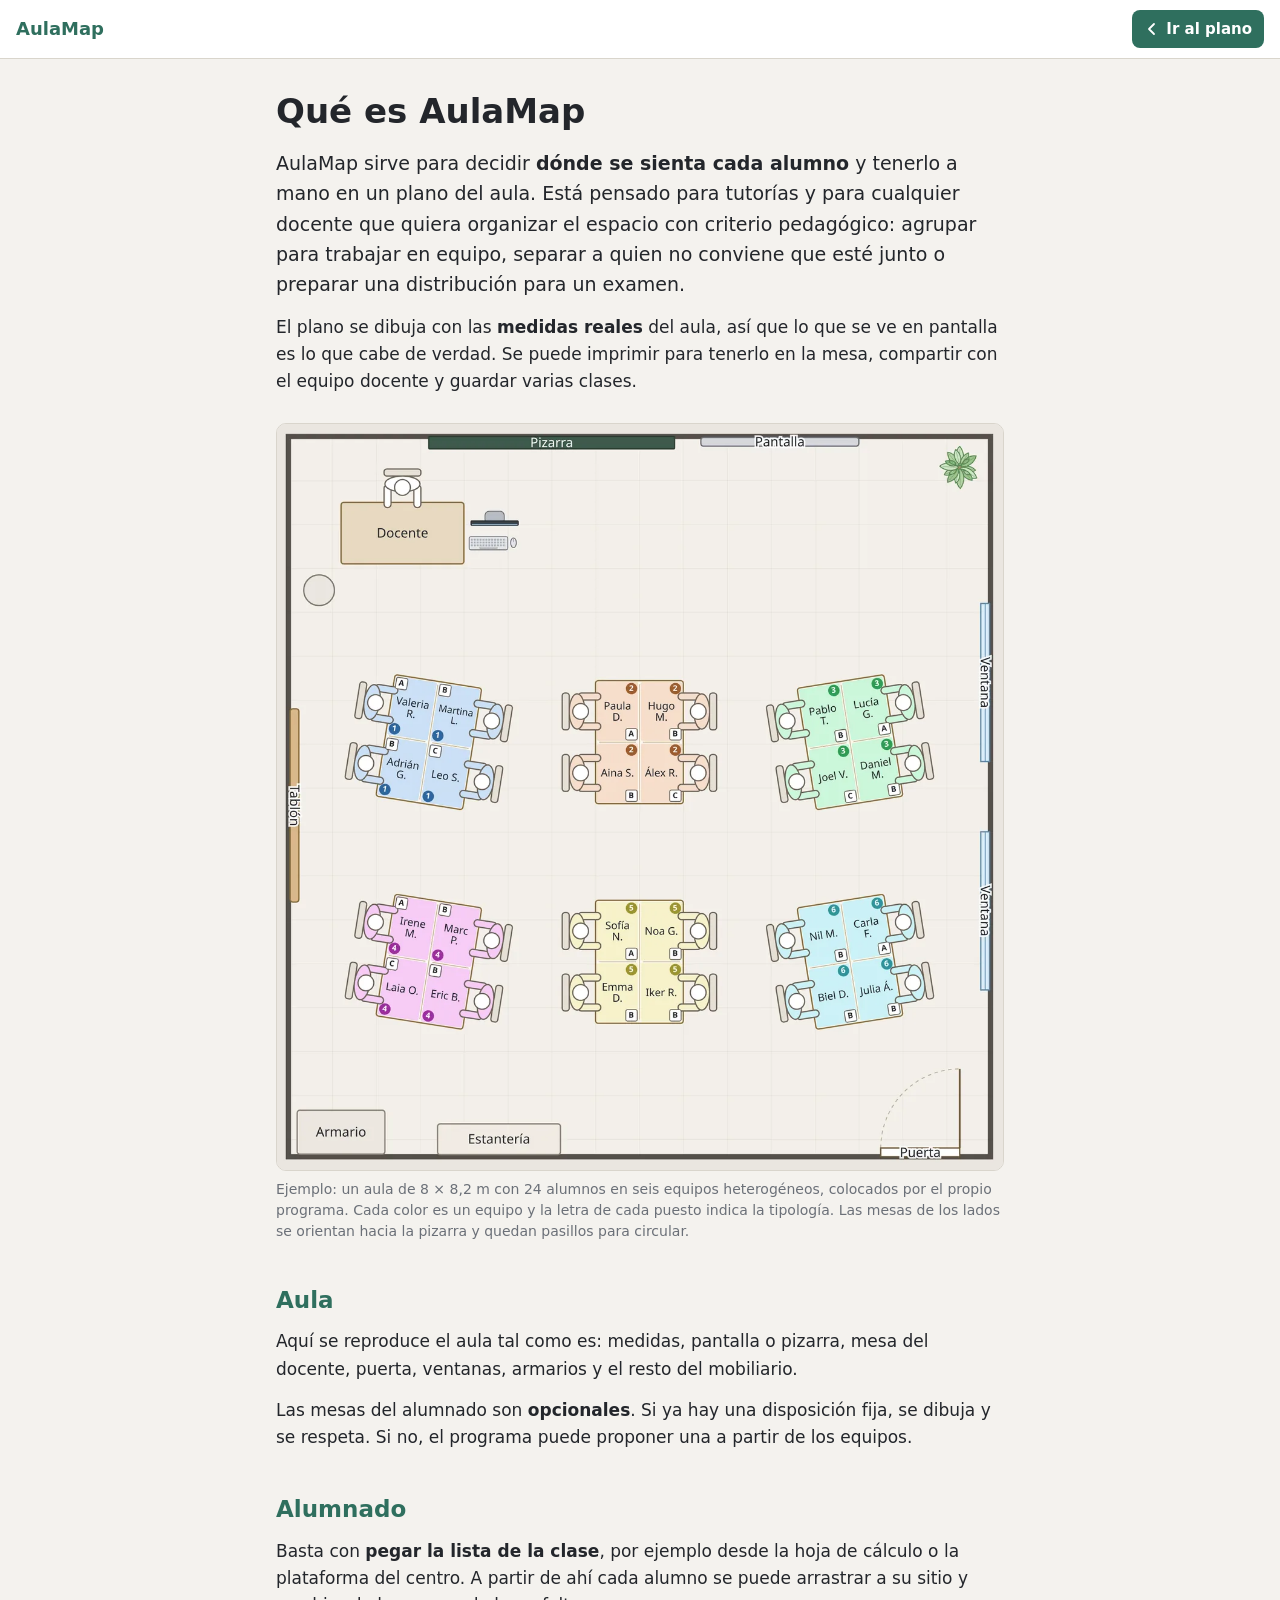
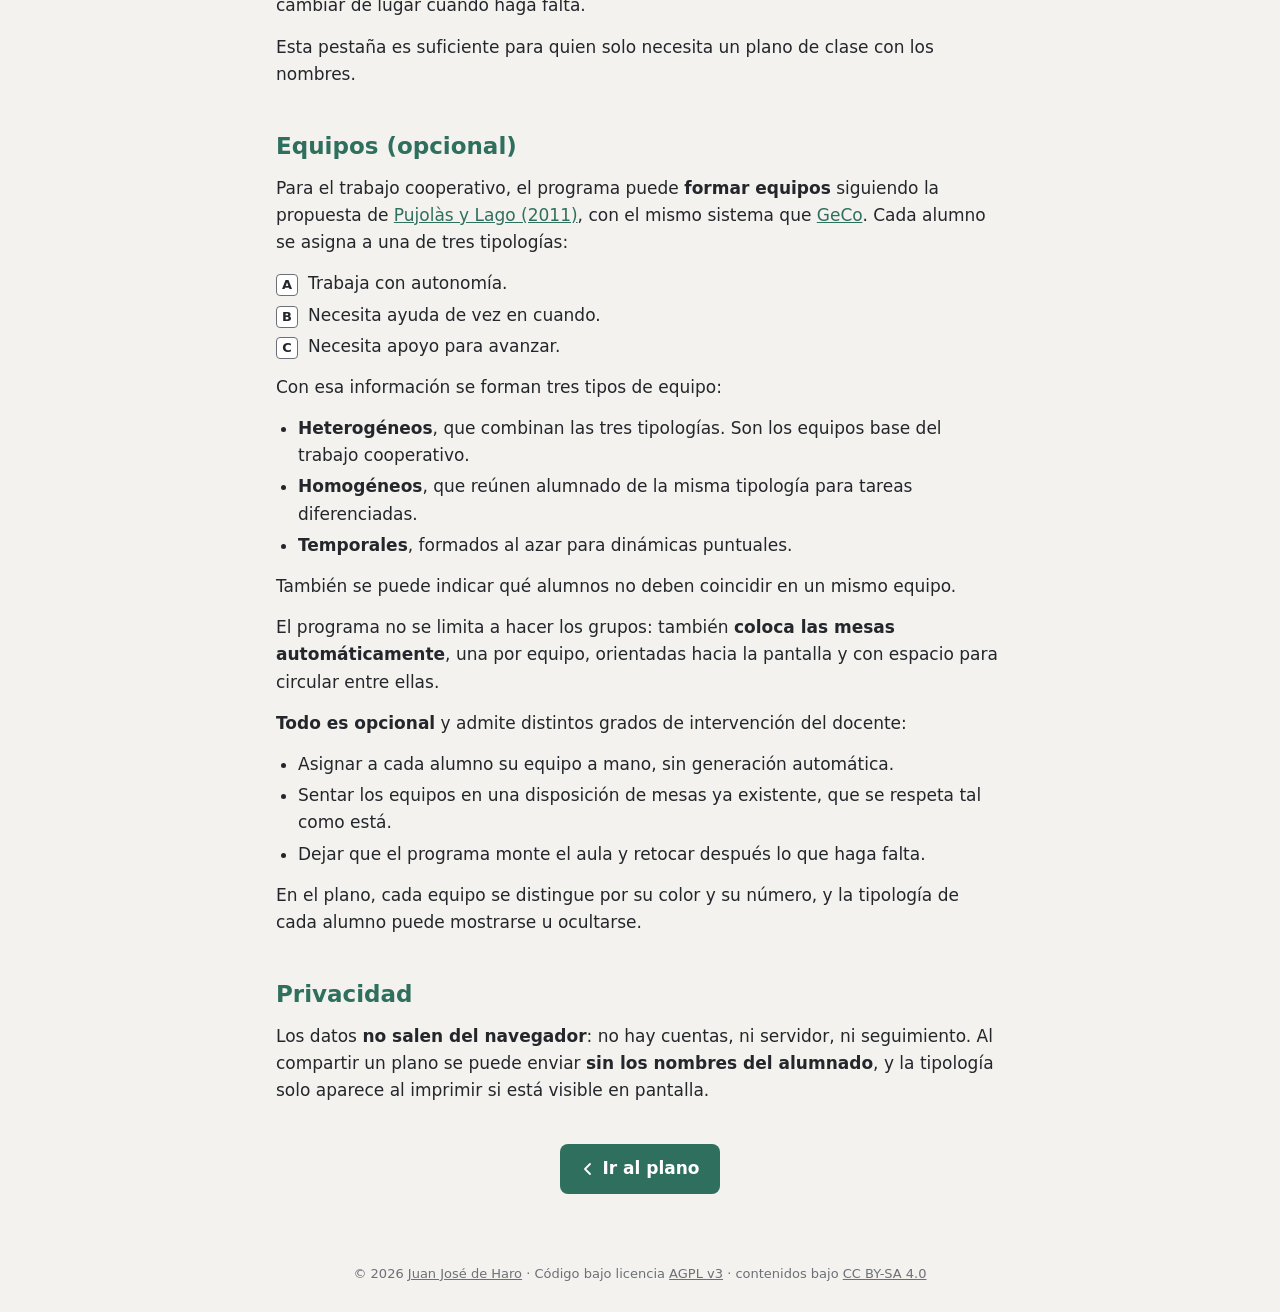
==== presentacion.html @ 797ba4d5 "Página «Qué es AulaMap» con un aula de ejemplo, enlazada desde la barra superior Co-Authored-By: Cla" ====
<!DOCTYPE html>
<html lang="es">
<head>
  <meta charset="utf-8">
  <meta name="viewport" content="width=device-width, initial-scale=1">
  <title>Qué es AulaMap</title>
  <meta name="description" content="AulaMap sirve para decidir dónde se sienta cada alumno, con el plano real del aula y equipos cooperativos opcionales.">
  <meta name="color-scheme" content="light dark">
  <link rel="icon" href="favicon.svg" type="image/svg+xml">
  <link rel="alternate icon" href="favicon.ico" sizes="16x16 32x32">
  <link rel="apple-touch-icon" href="apple-touch-icon.png">
  <script>
    // Misma apariencia que la aplicación: el tema elegido allí se aplica aquí.
    (function () {
      try {
        var saved = localStorage.getItem('classe-theme');
        if (saved === 'dark' || saved === 'light') document.documentElement.setAttribute('data-theme', saved);
      } catch (e) {}
    })();
  </script>
  <style>
    :root {
      --bg: #f4f2ee; --panel: #ffffff; --ink: #23262b; --muted: #6b7078; --line: #d9d5cc;
      --accent: #2f6f5e; --accent-soft: #e3efe9; --on-accent: #ffffff;
      color-scheme: light;
    }
    @media (prefers-color-scheme: dark) {
      :root:not([data-theme="light"]) {
        --bg: #14171a; --panel: #1b1f23; --ink: #e6e3dd; --muted: #9aa1a9; --line: #333a41;
        --accent: #6fbfa3; --accent-soft: #1f3630; --on-accent: #10211c;
        color-scheme: dark;
      }
    }
    :root[data-theme="dark"] {
      --bg: #14171a; --panel: #1b1f23; --ink: #e6e3dd; --muted: #9aa1a9; --line: #333a41;
      --accent: #6fbfa3; --accent-soft: #1f3630; --on-accent: #10211c;
      color-scheme: dark;
    }

    * { box-sizing: border-box; }
    body {
      margin: 0; background: var(--bg); color: var(--ink);
      font: 17px/1.6 system-ui, -apple-system, "Segoe UI", Roboto, sans-serif;
    }
    .top {
      display: flex; align-items: center; justify-content: space-between; gap: 12px;
      padding: 10px 16px; background: var(--panel); border-bottom: 1px solid var(--line);
    }
    .top .brand { font-weight: 700; font-size: 18px; color: var(--accent); text-decoration: none; }
    .back {
      display: inline-flex; align-items: center; gap: 6px; padding: 7px 12px; border-radius: 8px;
      background: var(--accent); color: var(--on-accent); text-decoration: none; font-size: 15px; font-weight: 600;
    }
    .back:hover { filter: brightness(1.08); }
    .back svg { width: 16px; height: 16px; }

    main { max-width: 760px; margin: 0 auto; padding: 32px 16px 56px; }
    h1 { font-size: 34px; line-height: 1.2; margin: 0 0 16px; }
    h2 { font-size: 23px; margin: 40px 0 10px; color: var(--accent); }
    p { margin: 0 0 14px; }
    ul { margin: 0 0 14px; padding-left: 22px; }
    li { margin: 4px 0; }
    a { color: var(--accent); }
    .lead { font-size: 19px; }

    figure { margin: 28px 0 8px; }
    figure img {
      display: block; width: 100%; height: auto; border-radius: 10px;
      border: 1px solid var(--line); background: #f3f0ea;
    }
    figcaption { font-size: 14px; color: var(--muted); margin-top: 8px; line-height: 1.5; }

    .types { list-style: none; padding: 0; }
    .types li { display: flex; gap: 10px; align-items: baseline; }
    .tag {
      flex: none; display: inline-grid; place-items: center; width: 22px; height: 22px;
      border: 1px solid var(--muted); border-radius: 4px; font-size: 13px; font-weight: 700;
      background: var(--panel);
    }
    .start { margin-top: 40px; text-align: center; }
    .start .back { font-size: 17px; padding: 11px 20px; }

    footer { text-align: center; font-size: 13px; color: var(--muted); padding: 0 16px 28px; }
    footer a { color: inherit; }

    @media (max-width: 600px) {
      body { font-size: 16px; }
      h1 { font-size: 27px; }
      h2 { font-size: 20px; }
      .lead { font-size: 17px; }
    }
  </style>
</head>
<body>
  <header class="top">
    <a class="brand" href="./">AulaMap</a>
    <a class="back" href="./">
      <svg viewBox="0 0 16 16" fill="none" stroke="currentColor" stroke-width="1.8" stroke-linecap="round" stroke-linejoin="round" aria-hidden="true"><path d="M10 3 5 8l5 5"/></svg>
      Ir al plano
    </a>
  </header>

  <main>
    <h1>Qué es AulaMap</h1>

    <p class="lead">AulaMap sirve para decidir <strong>dónde se sienta cada alumno</strong> y tenerlo a mano en un plano del aula. Está pensado para tutorías y para cualquier docente que quiera organizar el espacio con criterio pedagógico: agrupar para trabajar en equipo, separar a quien no conviene que esté junto o preparar una distribución para un examen.</p>

    <p>El plano se dibuja con las <strong>medidas reales</strong> del aula, así que lo que se ve en pantalla es lo que cabe de verdad. Se puede imprimir para tenerlo en la mesa, compartir con el equipo docente y guardar varias clases.</p>

    <figure>
      <img src="img/ejemplo-aula.webp" width="1200" height="1232"
        alt="Plano de un aula con pizarra, pantalla, mesa del docente, tablón, dos ventanas, armario, estantería y puerta. En el centro, seis mesas de grupo de cuatro puestos, cada una de un color y con un número de equipo. Junto a cada nombre aparece una letra A, B o C. Las mesas de los lados están giradas hacia la pizarra.">
      <figcaption>Ejemplo: un aula de 8 × 8,2 m con 24 alumnos en seis equipos heterogéneos, colocados por el propio programa. Cada color es un equipo y la letra de cada puesto indica la tipología. Las mesas de los lados se orientan hacia la pizarra y quedan pasillos para circular.</figcaption>
    </figure>

    <h2>Aula</h2>
    <p>Aquí se reproduce el aula tal como es: medidas, pantalla o pizarra, mesa del docente, puerta, ventanas, armarios y el resto del mobiliario.</p>
    <p>Las mesas del alumnado son <strong>opcionales</strong>. Si ya hay una disposición fija, se dibuja y se respeta. Si no, el programa puede proponer una a partir de los equipos.</p>

    <h2>Alumnado</h2>
    <p>Basta con <strong>pegar la lista de la clase</strong>, por ejemplo desde la hoja de cálculo o la plataforma del centro. A partir de ahí cada alumno se puede arrastrar a su sitio y cambiar de lugar cuando haga falta.</p>
    <p>Esta pestaña es suficiente para quien solo necesita un plano de clase con los nombres.</p>

    <h2>Equipos (opcional)</h2>
    <p>Para el trabajo cooperativo, el programa puede <strong>formar equipos</strong> siguiendo la propuesta de <a href="https://cife-ei-caac.com/wp-content/uploads/2015/06/EL_APRENDIZAJE_COOPERATIVO.pdf">Pujolàs y Lago (2011)</a>, con el mismo sistema que <a href="https://jjdeharo.github.io/geco/">GeCo</a>. Cada alumno se asigna a una de tres tipologías:</p>
    <ul class="types">
      <li><span class="tag">A</span> <span>Trabaja con autonomía.</span></li>
      <li><span class="tag">B</span> <span>Necesita ayuda de vez en cuando.</span></li>
      <li><span class="tag">C</span> <span>Necesita apoyo para avanzar.</span></li>
    </ul>
    <p>Con esa información se forman tres tipos de equipo:</p>
    <ul>
      <li><strong>Heterogéneos</strong>, que combinan las tres tipologías. Son los equipos base del trabajo cooperativo.</li>
      <li><strong>Homogéneos</strong>, que reúnen alumnado de la misma tipología para tareas diferenciadas.</li>
      <li><strong>Temporales</strong>, formados al azar para dinámicas puntuales.</li>
    </ul>
    <p>También se puede indicar qué alumnos no deben coincidir en un mismo equipo.</p>
    <p>El programa no se limita a hacer los grupos: también <strong>coloca las mesas automáticamente</strong>, una por equipo, orientadas hacia la pantalla y con espacio para circular entre ellas.</p>
    <p><strong>Todo es opcional</strong> y admite distintos grados de intervención del docente:</p>
    <ul>
      <li>Asignar a cada alumno su equipo a mano, sin generación automática.</li>
      <li>Sentar los equipos en una disposición de mesas ya existente, que se respeta tal como está.</li>
      <li>Dejar que el programa monte el aula y retocar después lo que haga falta.</li>
    </ul>
    <p>En el plano, cada equipo se distingue por su color y su número, y la tipología de cada alumno puede mostrarse u ocultarse.</p>

    <h2>Privacidad</h2>
    <p>Los datos <strong>no salen del navegador</strong>: no hay cuentas, ni servidor, ni seguimiento. Al compartir un plano se puede enviar <strong>sin los nombres del alumnado</strong>, y la tipología solo aparece al imprimir si está visible en pantalla.</p>

    <p class="start">
      <a class="back" href="./">
        <svg viewBox="0 0 16 16" fill="none" stroke="currentColor" stroke-width="1.8" stroke-linecap="round" stroke-linejoin="round" aria-hidden="true"><path d="M10 3 5 8l5 5"/></svg>
        Ir al plano
      </a>
    </p>
  </main>

  <footer>
    © 2026 <a href="https://bilateria.org">Juan José de Haro</a> ·
    Código bajo licencia <a href="https://www.gnu.org/licenses/agpl-3.0.html">AGPL v3</a> ·
    contenidos bajo <a href="https://creativecommons.org/licenses/by-sa/4.0/deed.es">CC BY-SA 4.0</a>
  </footer>
</body>
</html>
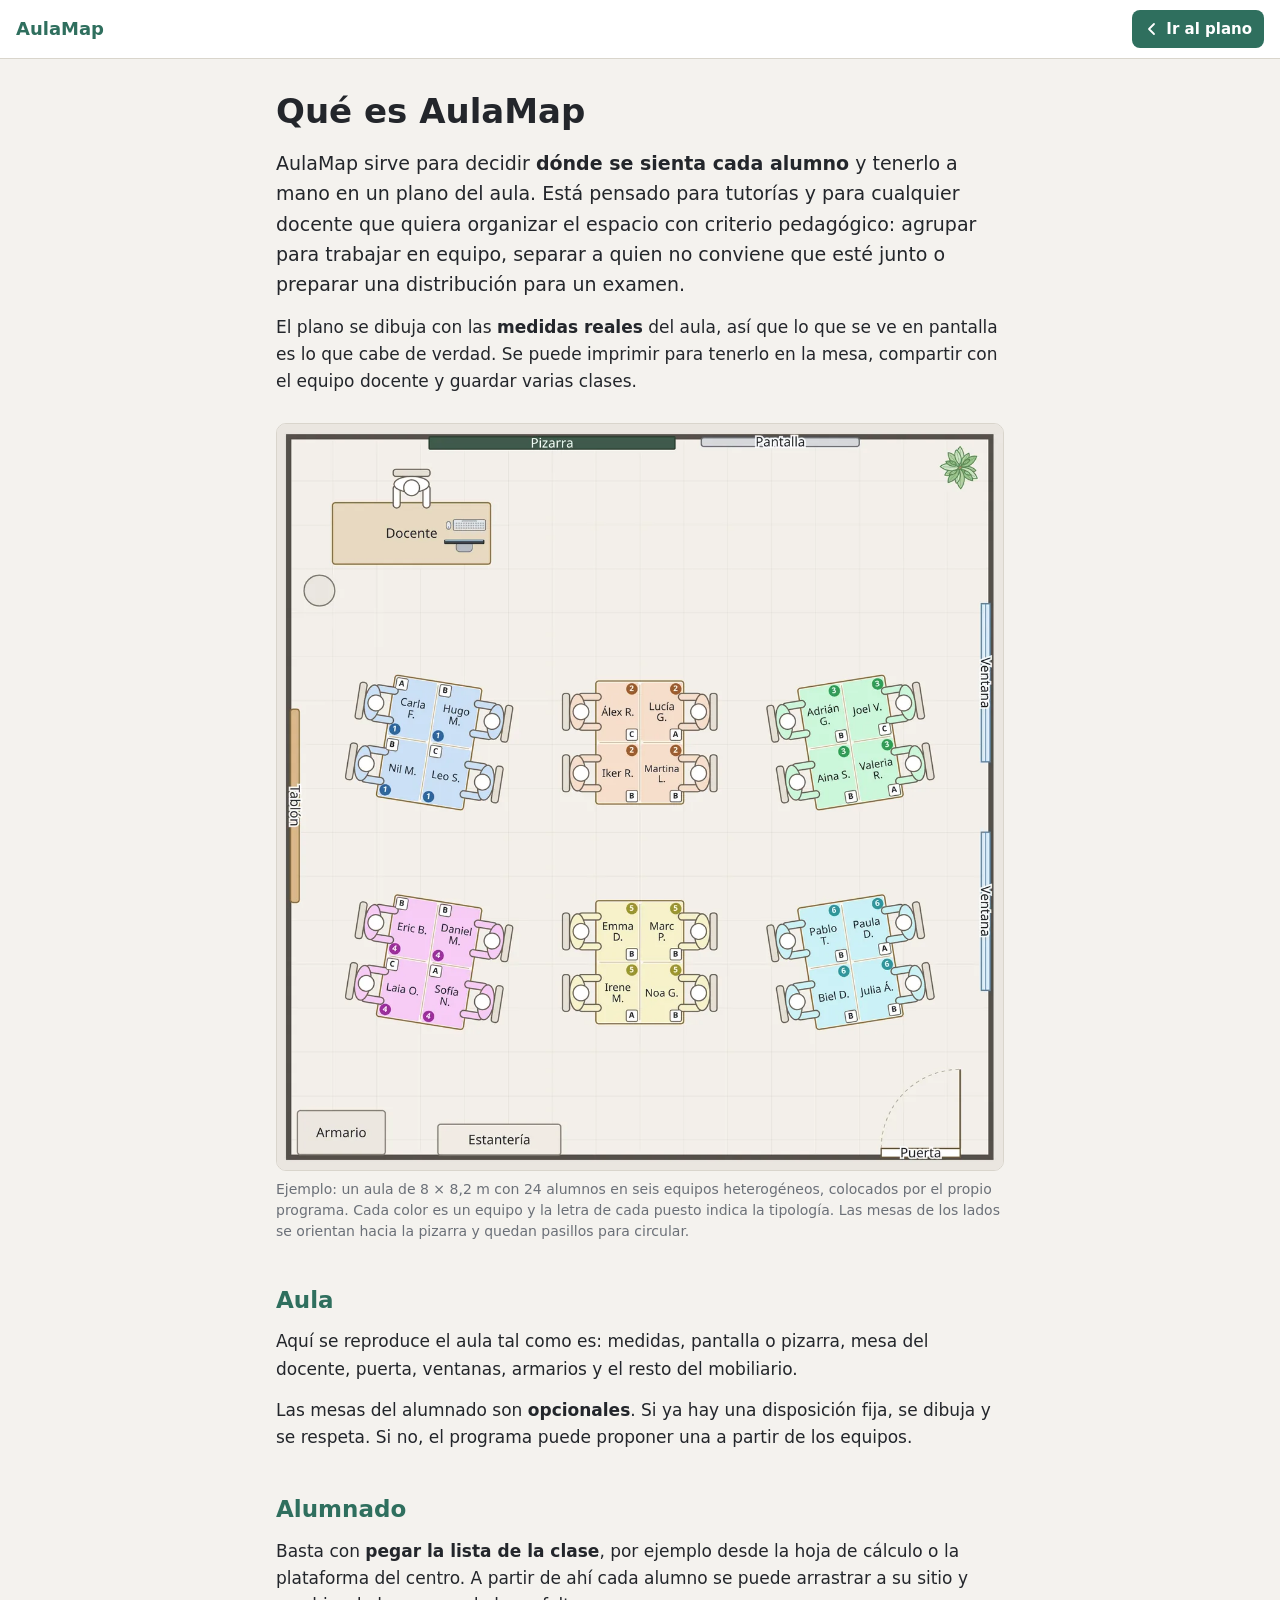
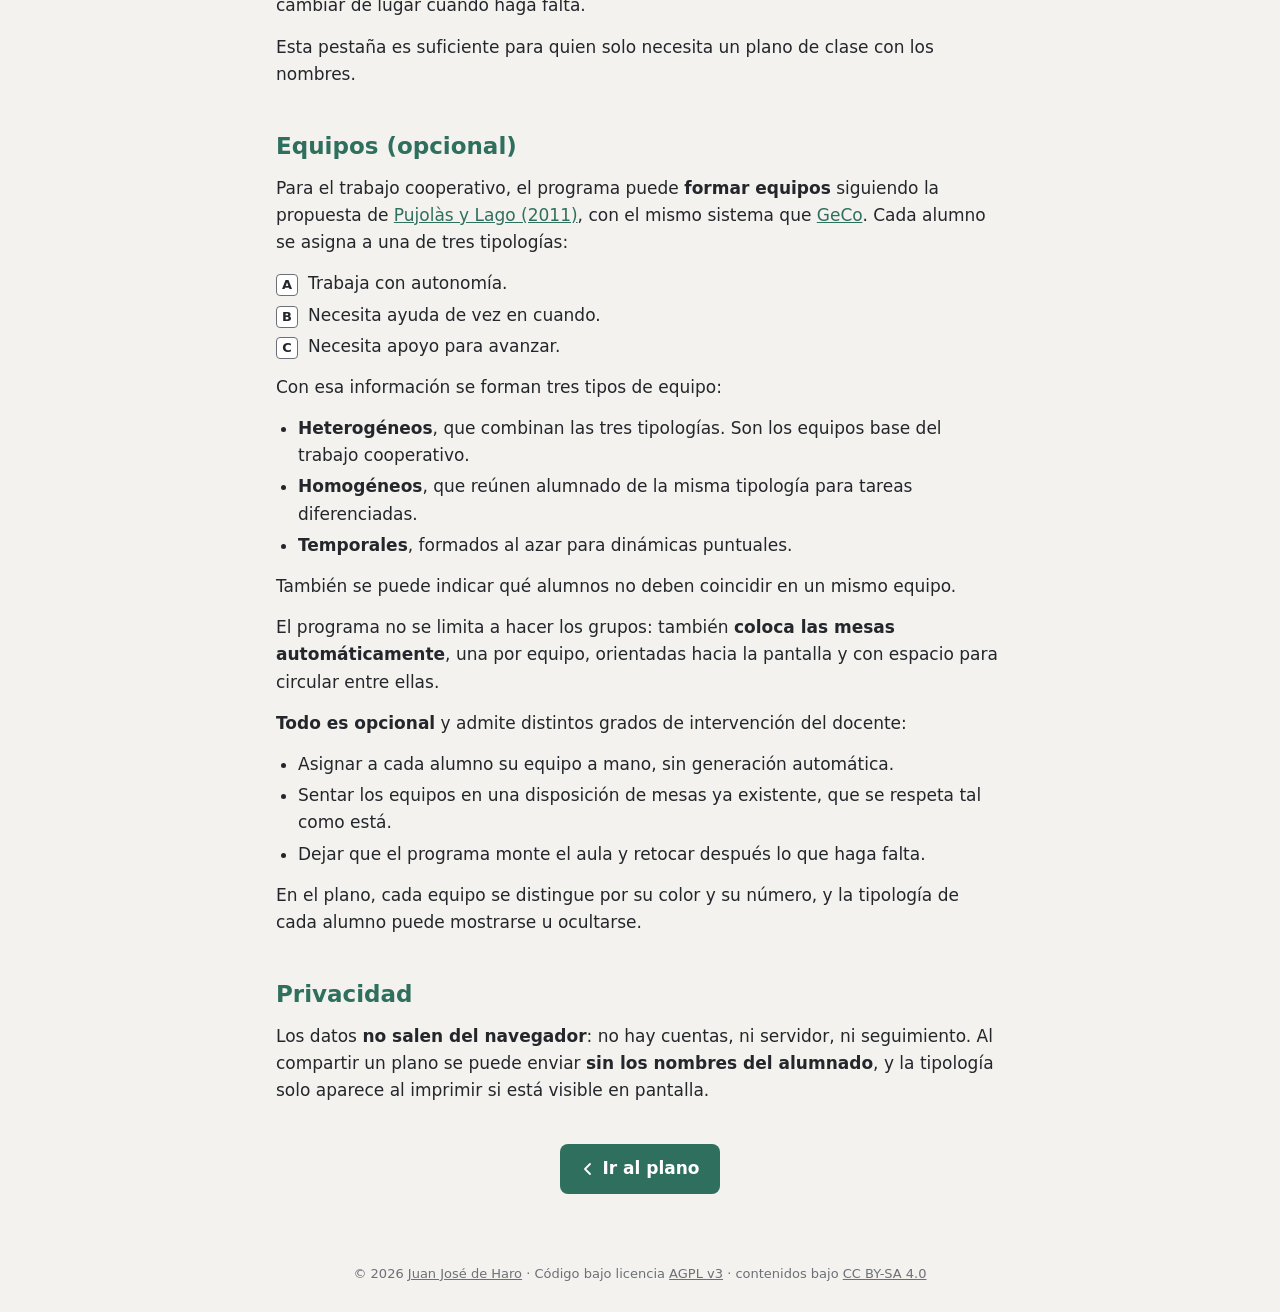
==== commit efc0e9e1: "Captura de ejemplo: el ordenador, sobre la mesa del docente Co-Authored-By: Claude Opus 5 <noreply@a" ====
--- a/presentacion.html
+++ b/presentacion.html
@@ -109,7 +109,7 @@
 
     <figure>
       <img src="img/ejemplo-aula.webp" width="1200" height="1232"
-        alt="Plano de un aula con pizarra, pantalla, mesa del docente, tablón, dos ventanas, armario, estantería y puerta. En el centro, seis mesas de grupo de cuatro puestos, cada una de un color y con un número de equipo. Junto a cada nombre aparece una letra A, B o C. Las mesas de los lados están giradas hacia la pizarra.">
+        alt="Plano de un aula con pizarra, pantalla, mesa del docente con ordenador, tablón, dos ventanas, armario, estantería y puerta. En el centro, seis mesas de grupo de cuatro puestos, cada una de un color y con un número de equipo. Junto a cada nombre aparece una letra A, B o C. Las mesas de los lados están giradas hacia la pizarra.">
       <figcaption>Ejemplo: un aula de 8 × 8,2 m con 24 alumnos en seis equipos heterogéneos, colocados por el propio programa. Cada color es un equipo y la letra de cada puesto indica la tipología. Las mesas de los lados se orientan hacia la pizarra y quedan pasillos para circular.</figcaption>
     </figure>
 
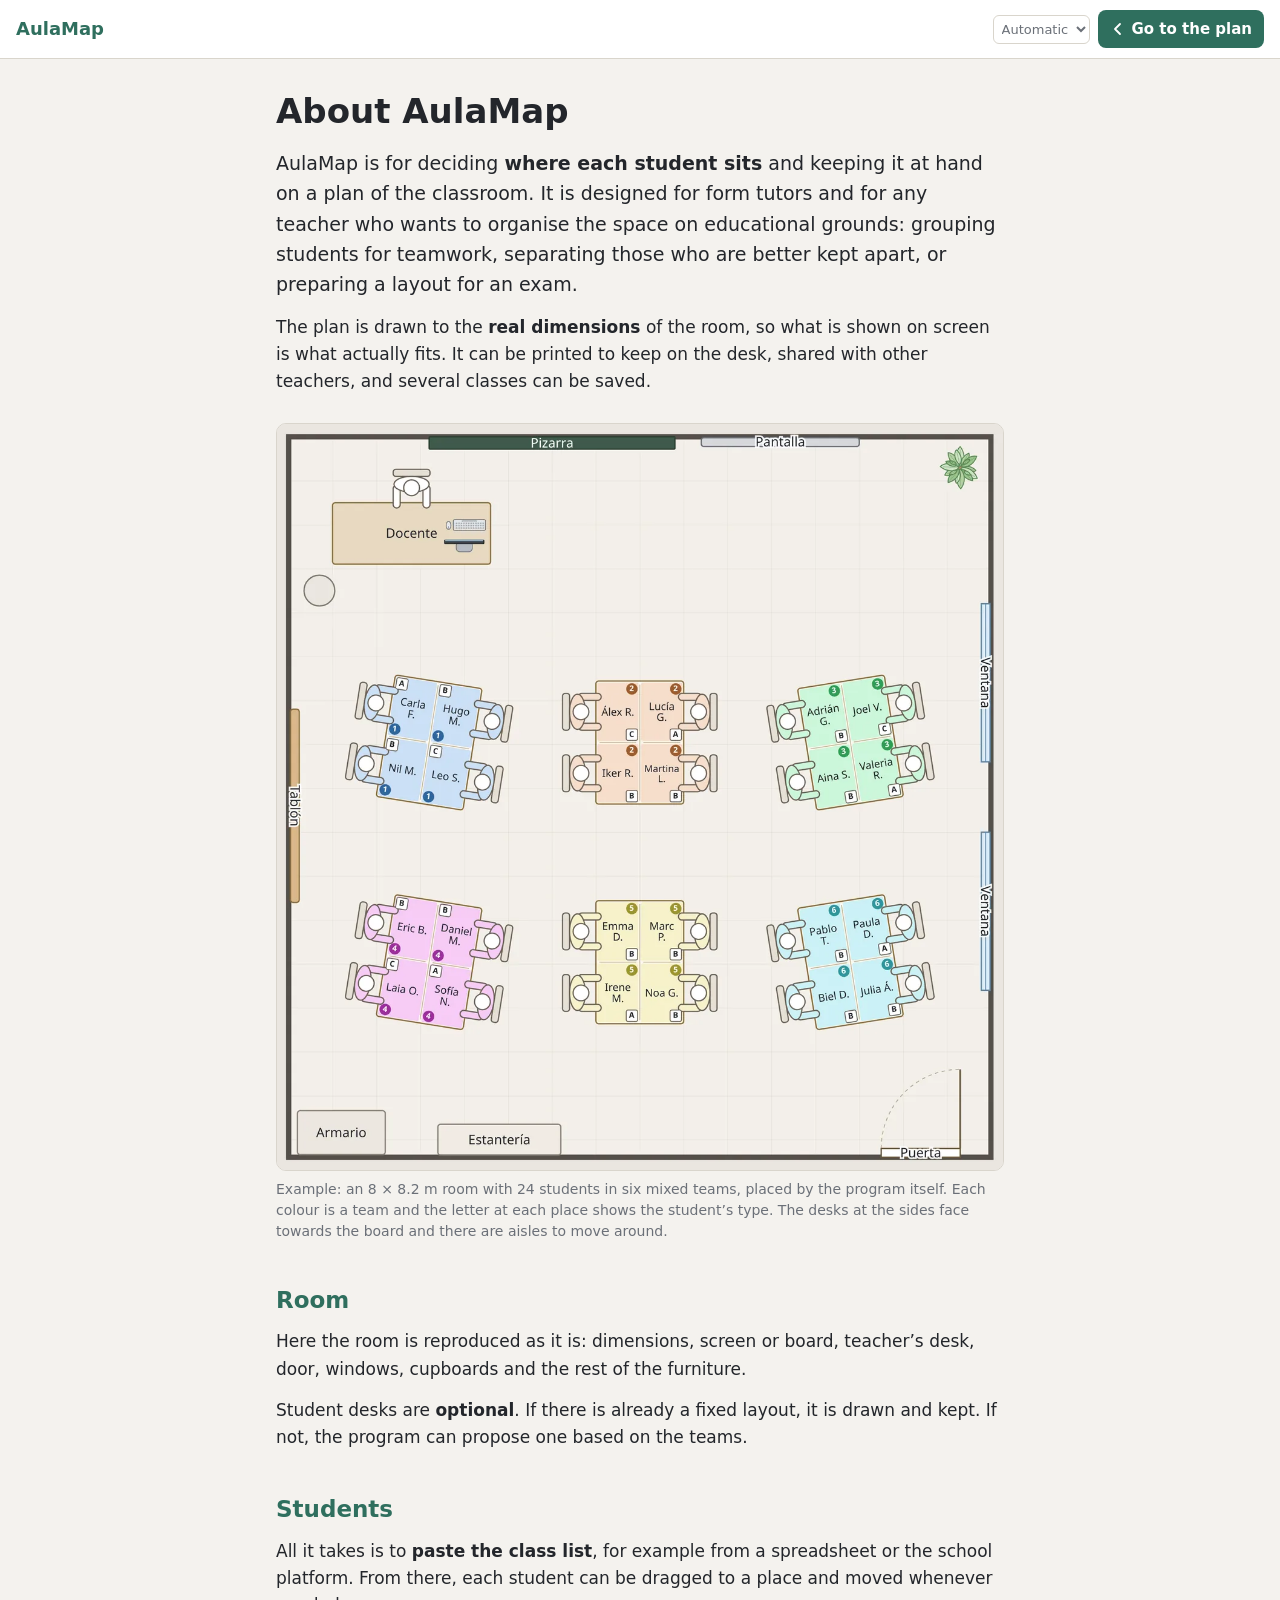
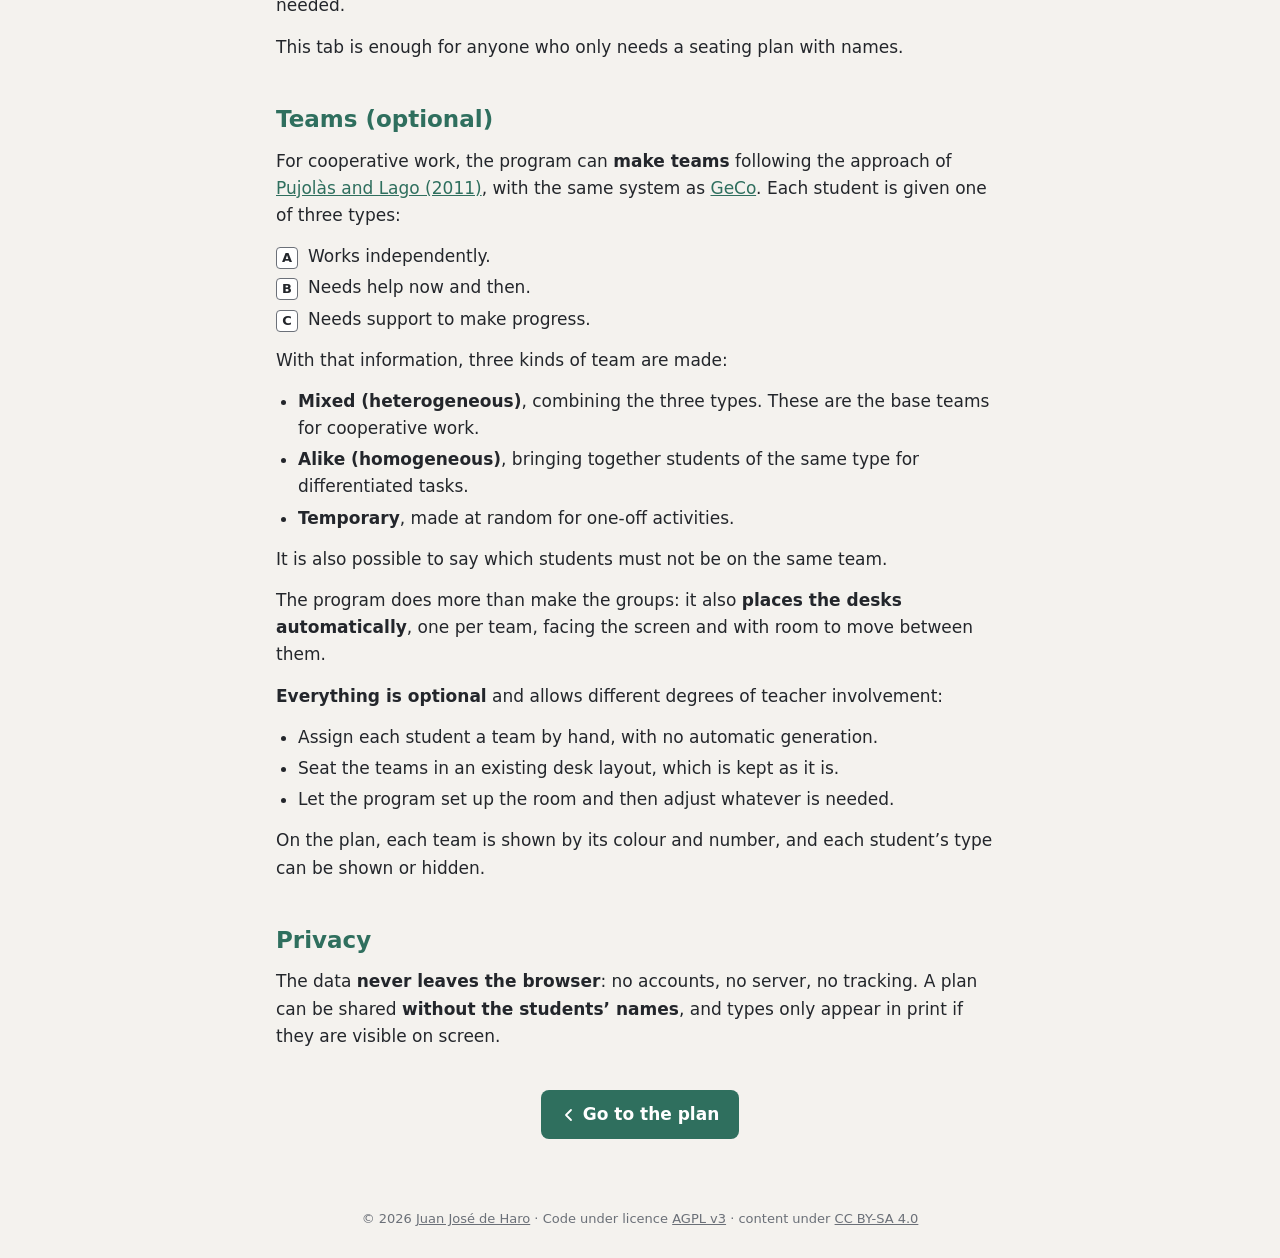
==== commit 84f3d4a0: "Página «Qué es AulaMap» en los ocho idiomas, con selector de idioma Co-Authored-By: Claude Opus 5 <n" ====
--- a/presentacion.html
+++ b/presentacion.html
@@ -1,5 +1,5 @@
 <!DOCTYPE html>
-<html lang="es">
+<html lang="es" data-i18n-doc-title="about_doc_title">
 <head>
   <meta charset="utf-8">
   <meta name="viewport" content="width=device-width, initial-scale=1">
@@ -52,6 +52,11 @@
       background: var(--accent); color: var(--on-accent); text-decoration: none; font-size: 15px; font-weight: 600;
     }
     .back:hover { filter: brightness(1.08); }
+    .top-right { display: flex; align-items: center; gap: 8px; }
+    .lang {
+      font: inherit; font-size: 13px; padding: 5px 4px; border-radius: 6px;
+      border: 1px solid var(--line); background: var(--panel); color: var(--muted);
+    }
     .back svg { width: 16px; height: 16px; }
 
     main { max-width: 760px; margin: 0 auto; padding: 32px 16px 56px; }
@@ -94,71 +99,90 @@
 <body>
   <header class="top">
     <a class="brand" href="./">AulaMap</a>
-    <a class="back" href="./">
-      <svg viewBox="0 0 16 16" fill="none" stroke="currentColor" stroke-width="1.8" stroke-linecap="round" stroke-linejoin="round" aria-hidden="true"><path d="M10 3 5 8l5 5"/></svg>
-      Ir al plano
-    </a>
+    <div class="top-right">
+      <select id="lang" class="lang" aria-label="Idioma">
+        <option value="auto" data-i18n="lang_auto">Automático</option>
+        <option value="es">Español</option>
+        <option value="ca">Català</option>
+        <option value="gl">Galego</option>
+        <option value="eu">Euskara</option>
+        <option value="pt">Português</option>
+        <option value="fr">Français</option>
+        <option value="de">Deutsch</option>
+        <option value="en">English</option>
+      </select>
+      <a class="back" href="./">
+        <svg viewBox="0 0 16 16" fill="none" stroke="currentColor" stroke-width="1.8" stroke-linecap="round" stroke-linejoin="round" aria-hidden="true"><path d="M10 3 5 8l5 5"/></svg>
+        <span data-i18n="about_back">Ir al plano</span>
+      </a>
+    </div>
   </header>
 
   <main>
-    <h1>Qué es AulaMap</h1>
+    <h1 data-i18n="about_h1">Qué es AulaMap</h1>
 
-    <p class="lead">AulaMap sirve para decidir <strong>dónde se sienta cada alumno</strong> y tenerlo a mano en un plano del aula. Está pensado para tutorías y para cualquier docente que quiera organizar el espacio con criterio pedagógico: agrupar para trabajar en equipo, separar a quien no conviene que esté junto o preparar una distribución para un examen.</p>
-
-    <p>El plano se dibuja con las <strong>medidas reales</strong> del aula, así que lo que se ve en pantalla es lo que cabe de verdad. Se puede imprimir para tenerlo en la mesa, compartir con el equipo docente y guardar varias clases.</p>
+    <p class="lead" data-i18n-html="about_lead"></p>
+    <p data-i18n-html="about_intro"></p>
 
     <figure>
-      <img src="img/ejemplo-aula.webp" width="1200" height="1232"
-        alt="Plano de un aula con pizarra, pantalla, mesa del docente con ordenador, tablón, dos ventanas, armario, estantería y puerta. En el centro, seis mesas de grupo de cuatro puestos, cada una de un color y con un número de equipo. Junto a cada nombre aparece una letra A, B o C. Las mesas de los lados están giradas hacia la pizarra.">
-      <figcaption>Ejemplo: un aula de 8 × 8,2 m con 24 alumnos en seis equipos heterogéneos, colocados por el propio programa. Cada color es un equipo y la letra de cada puesto indica la tipología. Las mesas de los lados se orientan hacia la pizarra y quedan pasillos para circular.</figcaption>
+      <img src="img/ejemplo-aula.webp" width="1200" height="1232" data-i18n-alt="about_fig_alt" alt="">
+      <figcaption data-i18n="about_fig_caption"></figcaption>
     </figure>
 
-    <h2>Aula</h2>
-    <p>Aquí se reproduce el aula tal como es: medidas, pantalla o pizarra, mesa del docente, puerta, ventanas, armarios y el resto del mobiliario.</p>
-    <p>Las mesas del alumnado son <strong>opcionales</strong>. Si ya hay una disposición fija, se dibuja y se respeta. Si no, el programa puede proponer una a partir de los equipos.</p>
+    <h2 data-i18n="about_h_room"></h2>
+    <p data-i18n="about_room_1"></p>
+    <p data-i18n-html="about_room_2"></p>
 
-    <h2>Alumnado</h2>
-    <p>Basta con <strong>pegar la lista de la clase</strong>, por ejemplo desde la hoja de cálculo o la plataforma del centro. A partir de ahí cada alumno se puede arrastrar a su sitio y cambiar de lugar cuando haga falta.</p>
-    <p>Esta pestaña es suficiente para quien solo necesita un plano de clase con los nombres.</p>
+    <h2 data-i18n="about_h_students"></h2>
+    <p data-i18n-html="about_students_1"></p>
+    <p data-i18n="about_students_2"></p>
 
-    <h2>Equipos (opcional)</h2>
-    <p>Para el trabajo cooperativo, el programa puede <strong>formar equipos</strong> siguiendo la propuesta de <a href="https://cife-ei-caac.com/wp-content/uploads/2015/06/EL_APRENDIZAJE_COOPERATIVO.pdf">Pujolàs y Lago (2011)</a>, con el mismo sistema que <a href="https://jjdeharo.github.io/geco/">GeCo</a>. Cada alumno se asigna a una de tres tipologías:</p>
+    <h2 data-i18n="about_h_teams"></h2>
+    <p data-i18n-html="about_teams_1"></p>
     <ul class="types">
-      <li><span class="tag">A</span> <span>Trabaja con autonomía.</span></li>
-      <li><span class="tag">B</span> <span>Necesita ayuda de vez en cuando.</span></li>
-      <li><span class="tag">C</span> <span>Necesita apoyo para avanzar.</span></li>
+      <li><span class="tag">A</span> <span data-i18n="about_type_a"></span></li>
+      <li><span class="tag">B</span> <span data-i18n="about_type_b"></span></li>
+      <li><span class="tag">C</span> <span data-i18n="about_type_c"></span></li>
     </ul>
-    <p>Con esa información se forman tres tipos de equipo:</p>
+    <p data-i18n="about_kinds"></p>
     <ul>
-      <li><strong>Heterogéneos</strong>, que combinan las tres tipologías. Son los equipos base del trabajo cooperativo.</li>
-      <li><strong>Homogéneos</strong>, que reúnen alumnado de la misma tipología para tareas diferenciadas.</li>
-      <li><strong>Temporales</strong>, formados al azar para dinámicas puntuales.</li>
+      <li data-i18n-html="about_kind_hetero"></li>
+      <li data-i18n-html="about_kind_homo"></li>
+      <li data-i18n-html="about_kind_temp"></li>
     </ul>
-    <p>También se puede indicar qué alumnos no deben coincidir en un mismo equipo.</p>
-    <p>El programa no se limita a hacer los grupos: también <strong>coloca las mesas automáticamente</strong>, una por equipo, orientadas hacia la pantalla y con espacio para circular entre ellas.</p>
-    <p><strong>Todo es opcional</strong> y admite distintos grados de intervención del docente:</p>
+    <p data-i18n="about_incompat"></p>
+    <p data-i18n-html="about_auto"></p>
+    <p data-i18n-html="about_optional"></p>
     <ul>
-      <li>Asignar a cada alumno su equipo a mano, sin generación automática.</li>
-      <li>Sentar los equipos en una disposición de mesas ya existente, que se respeta tal como está.</li>
-      <li>Dejar que el programa monte el aula y retocar después lo que haga falta.</li>
+      <li data-i18n="about_opt_1"></li>
+      <li data-i18n="about_opt_2"></li>
+      <li data-i18n="about_opt_3"></li>
     </ul>
-    <p>En el plano, cada equipo se distingue por su color y su número, y la tipología de cada alumno puede mostrarse u ocultarse.</p>
+    <p data-i18n="about_view"></p>
 
-    <h2>Privacidad</h2>
-    <p>Los datos <strong>no salen del navegador</strong>: no hay cuentas, ni servidor, ni seguimiento. Al compartir un plano se puede enviar <strong>sin los nombres del alumnado</strong>, y la tipología solo aparece al imprimir si está visible en pantalla.</p>
+    <h2 data-i18n="about_h_privacy"></h2>
+    <p data-i18n-html="about_privacy"></p>
 
     <p class="start">
       <a class="back" href="./">
         <svg viewBox="0 0 16 16" fill="none" stroke="currentColor" stroke-width="1.8" stroke-linecap="round" stroke-linejoin="round" aria-hidden="true"><path d="M10 3 5 8l5 5"/></svg>
-        Ir al plano
+        <span data-i18n="about_back">Ir al plano</span>
       </a>
     </p>
   </main>
 
-  <footer>
-    © 2026 <a href="https://bilateria.org">Juan José de Haro</a> ·
-    Código bajo licencia <a href="https://www.gnu.org/licenses/agpl-3.0.html">AGPL v3</a> ·
-    contenidos bajo <a href="https://creativecommons.org/licenses/by-sa/4.0/deed.es">CC BY-SA 4.0</a>
-  </footer>
+  <footer data-i18n-html="about_footer"></footer>
+
+  <script src="locales/presentacion.js"></script>
+  <script src="i18n.js"></script>
+  <script>
+    // Mismo idioma que la aplicación; el selector cambia el de las dos.
+    (function () {
+      var select = document.getElementById('lang');
+      select.value = window.i18n.preference;
+      select.addEventListener('change', function () { window.i18n.setPreference(select.value); });
+      window.i18n.apply();
+    })();
+  </script>
 </body>
 </html>
